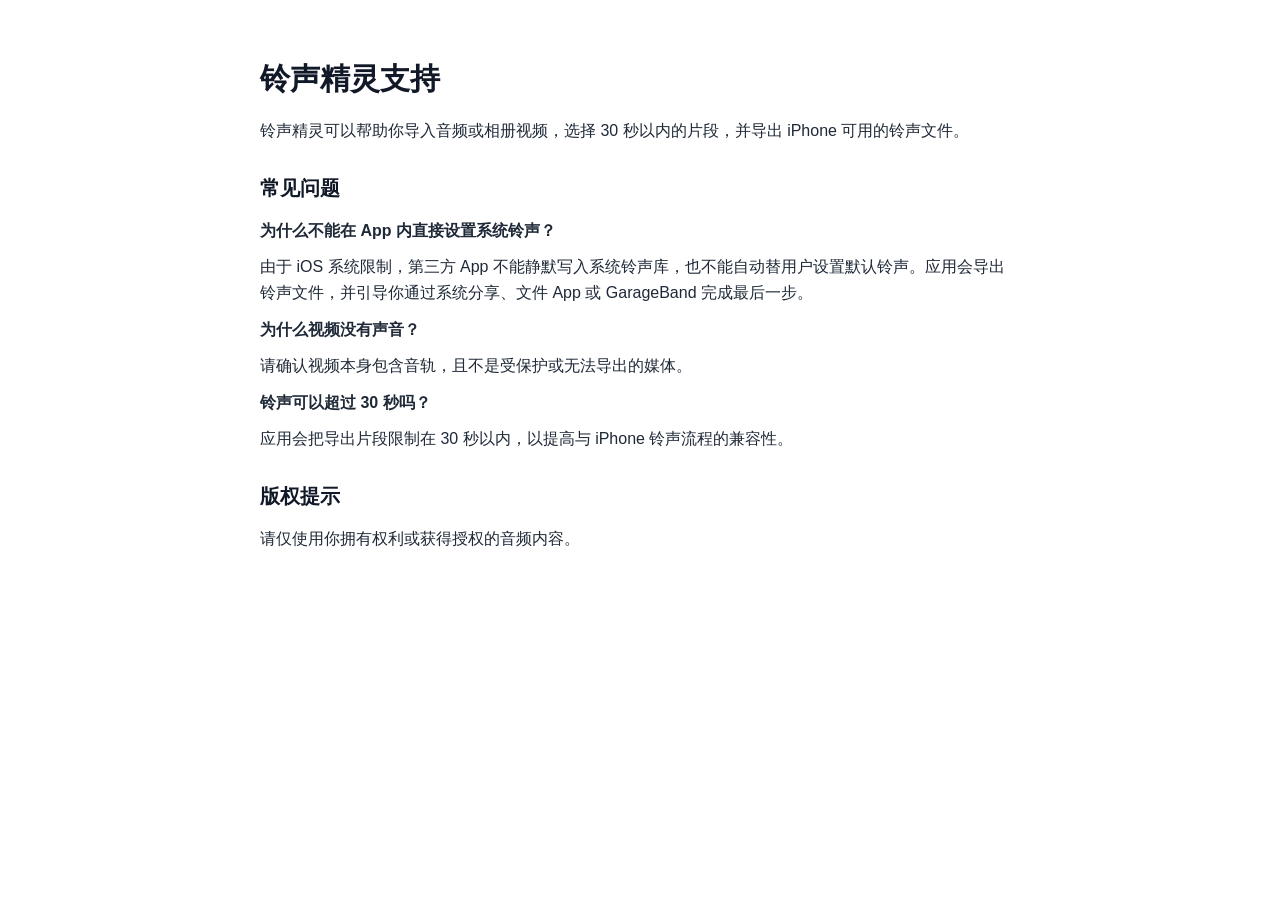
==== support.html @ 5134e8c3 "Add files via upload" ====
<!doctype html>
<html lang="zh-Hans">
<head>
  <meta charset="utf-8">
  <meta name="viewport" content="width=device-width, initial-scale=1">
  <title>铃声精灵支持</title>
  <style>
    body {
      max-width: 760px;
      margin: 0 auto;
      padding: 40px 20px;
      color: #1f2937;
      font: 16px/1.65 -apple-system, BlinkMacSystemFont, "Segoe UI", sans-serif;
    }
    h1, h2 { color: #111827; line-height: 1.25; }
    h1 { font-size: 30px; }
    h2 { font-size: 20px; margin-top: 32px; }
    p, li { margin: 10px 0; }
  </style>
</head>
<body>
  <h1>铃声精灵支持</h1>
  <p>铃声精灵可以帮助你导入音频或相册视频，选择 30 秒以内的片段，并导出 iPhone 可用的铃声文件。</p>

  <h2>常见问题</h2>
  <p><strong>为什么不能在 App 内直接设置系统铃声？</strong></p>
  <p>由于 iOS 系统限制，第三方 App 不能静默写入系统铃声库，也不能自动替用户设置默认铃声。应用会导出铃声文件，并引导你通过系统分享、文件 App 或 GarageBand 完成最后一步。</p>

  <p><strong>为什么视频没有声音？</strong></p>
  <p>请确认视频本身包含音轨，且不是受保护或无法导出的媒体。</p>

  <p><strong>铃声可以超过 30 秒吗？</strong></p>
  <p>应用会把导出片段限制在 30 秒以内，以提高与 iPhone 铃声流程的兼容性。</p>

  <h2>版权提示</h2>
  <p>请仅使用你拥有权利或获得授权的音频内容。</p>
</body>
</html>
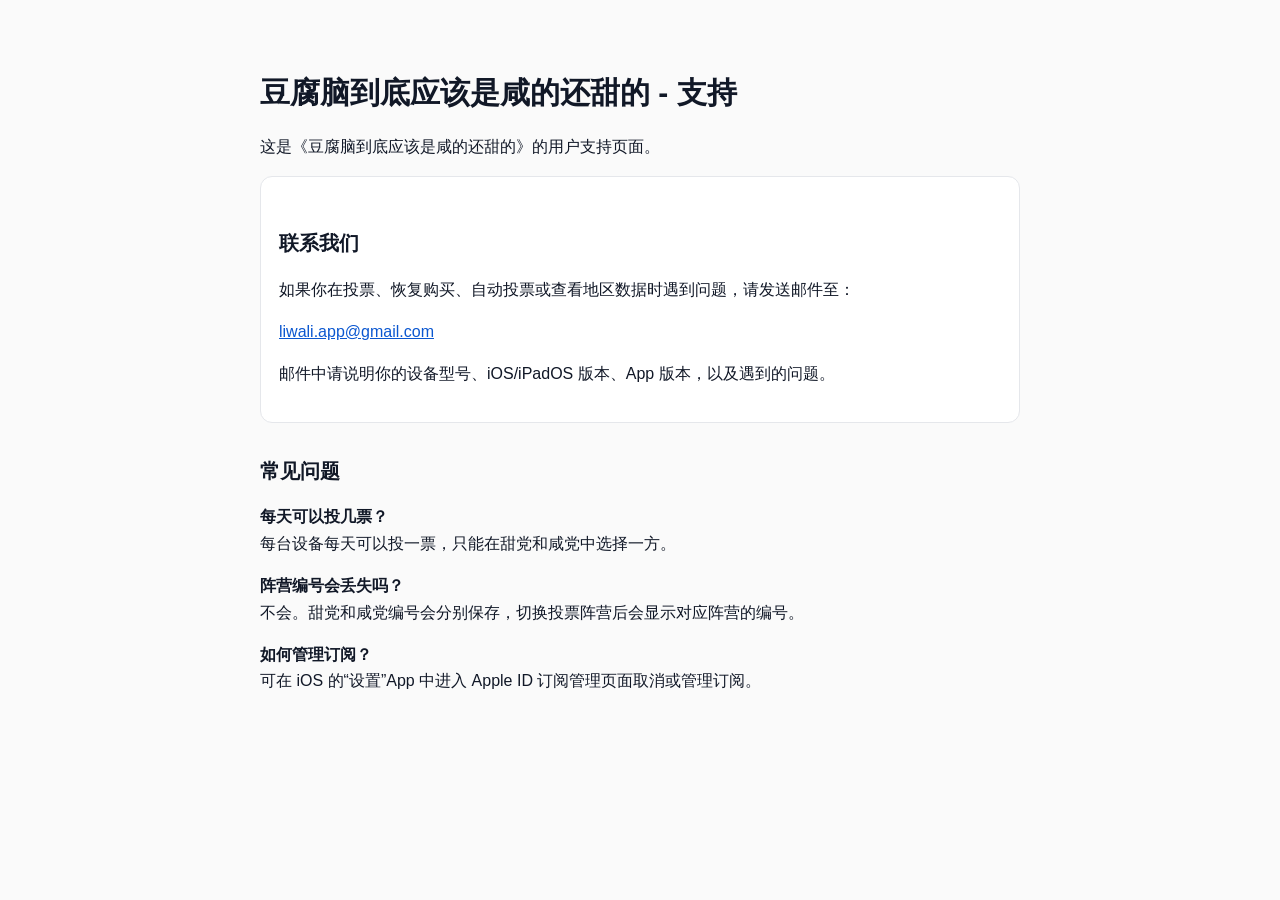
==== commit 848f8272: "Update tofu app support page" ====
--- a/support.html
+++ b/support.html
@@ -1,38 +1,34 @@
 <!doctype html>
-<html lang="zh-Hans">
+<html lang="zh-CN">
 <head>
   <meta charset="utf-8">
   <meta name="viewport" content="width=device-width, initial-scale=1">
-  <title>铃声精灵支持</title>
+  <title>豆腐脑到底应该是咸的还甜的 - 支持</title>
   <style>
-    body {
-      max-width: 760px;
-      margin: 0 auto;
-      padding: 40px 20px;
-      color: #1f2937;
-      font: 16px/1.65 -apple-system, BlinkMacSystemFont, "Segoe UI", sans-serif;
-    }
-    h1, h2 { color: #111827; line-height: 1.25; }
-    h1 { font-size: 30px; }
+    body { font-family: -apple-system, BlinkMacSystemFont, "Segoe UI", sans-serif; line-height: 1.65; margin: 0; color: #111827; background: #fafafa; }
+    main { max-width: 760px; margin: 0 auto; padding: 48px 20px; }
+    h1 { font-size: 30px; margin-bottom: 8px; }
     h2 { font-size: 20px; margin-top: 32px; }
-    p, li { margin: 10px 0; }
+    a { color: #0b57d0; }
+    .card { background: white; border: 1px solid #e5e7eb; border-radius: 12px; padding: 18px; }
   </style>
 </head>
 <body>
-  <h1>铃声精灵支持</h1>
-  <p>铃声精灵可以帮助你导入音频或相册视频，选择 30 秒以内的片段，并导出 iPhone 可用的铃声文件。</p>
+  <main>
+    <h1>豆腐脑到底应该是咸的还甜的 - 支持</h1>
+    <p>这是《豆腐脑到底应该是咸的还甜的》的用户支持页面。</p>
 
-  <h2>常见问题</h2>
-  <p><strong>为什么不能在 App 内直接设置系统铃声？</strong></p>
-  <p>由于 iOS 系统限制，第三方 App 不能静默写入系统铃声库，也不能自动替用户设置默认铃声。应用会导出铃声文件，并引导你通过系统分享、文件 App 或 GarageBand 完成最后一步。</p>
+    <section class="card">
+      <h2>联系我们</h2>
+      <p>如果你在投票、恢复购买、自动投票或查看地区数据时遇到问题，请发送邮件至：</p>
+      <p><a href="mailto:liwali.app@gmail.com">liwali.app@gmail.com</a></p>
+      <p>邮件中请说明你的设备型号、iOS/iPadOS 版本、App 版本，以及遇到的问题。</p>
+    </section>
 
-  <p><strong>为什么视频没有声音？</strong></p>
-  <p>请确认视频本身包含音轨，且不是受保护或无法导出的媒体。</p>
-
-  <p><strong>铃声可以超过 30 秒吗？</strong></p>
-  <p>应用会把导出片段限制在 30 秒以内，以提高与 iPhone 铃声流程的兼容性。</p>
-
-  <h2>版权提示</h2>
-  <p>请仅使用你拥有权利或获得授权的音频内容。</p>
+    <h2>常见问题</h2>
+    <p><strong>每天可以投几票？</strong><br>每台设备每天可以投一票，只能在甜党和咸党中选择一方。</p>
+    <p><strong>阵营编号会丢失吗？</strong><br>不会。甜党和咸党编号会分别保存，切换投票阵营后会显示对应阵营的编号。</p>
+    <p><strong>如何管理订阅？</strong><br>可在 iOS 的“设置”App 中进入 Apple ID 订阅管理页面取消或管理订阅。</p>
+  </main>
 </body>
 </html>
